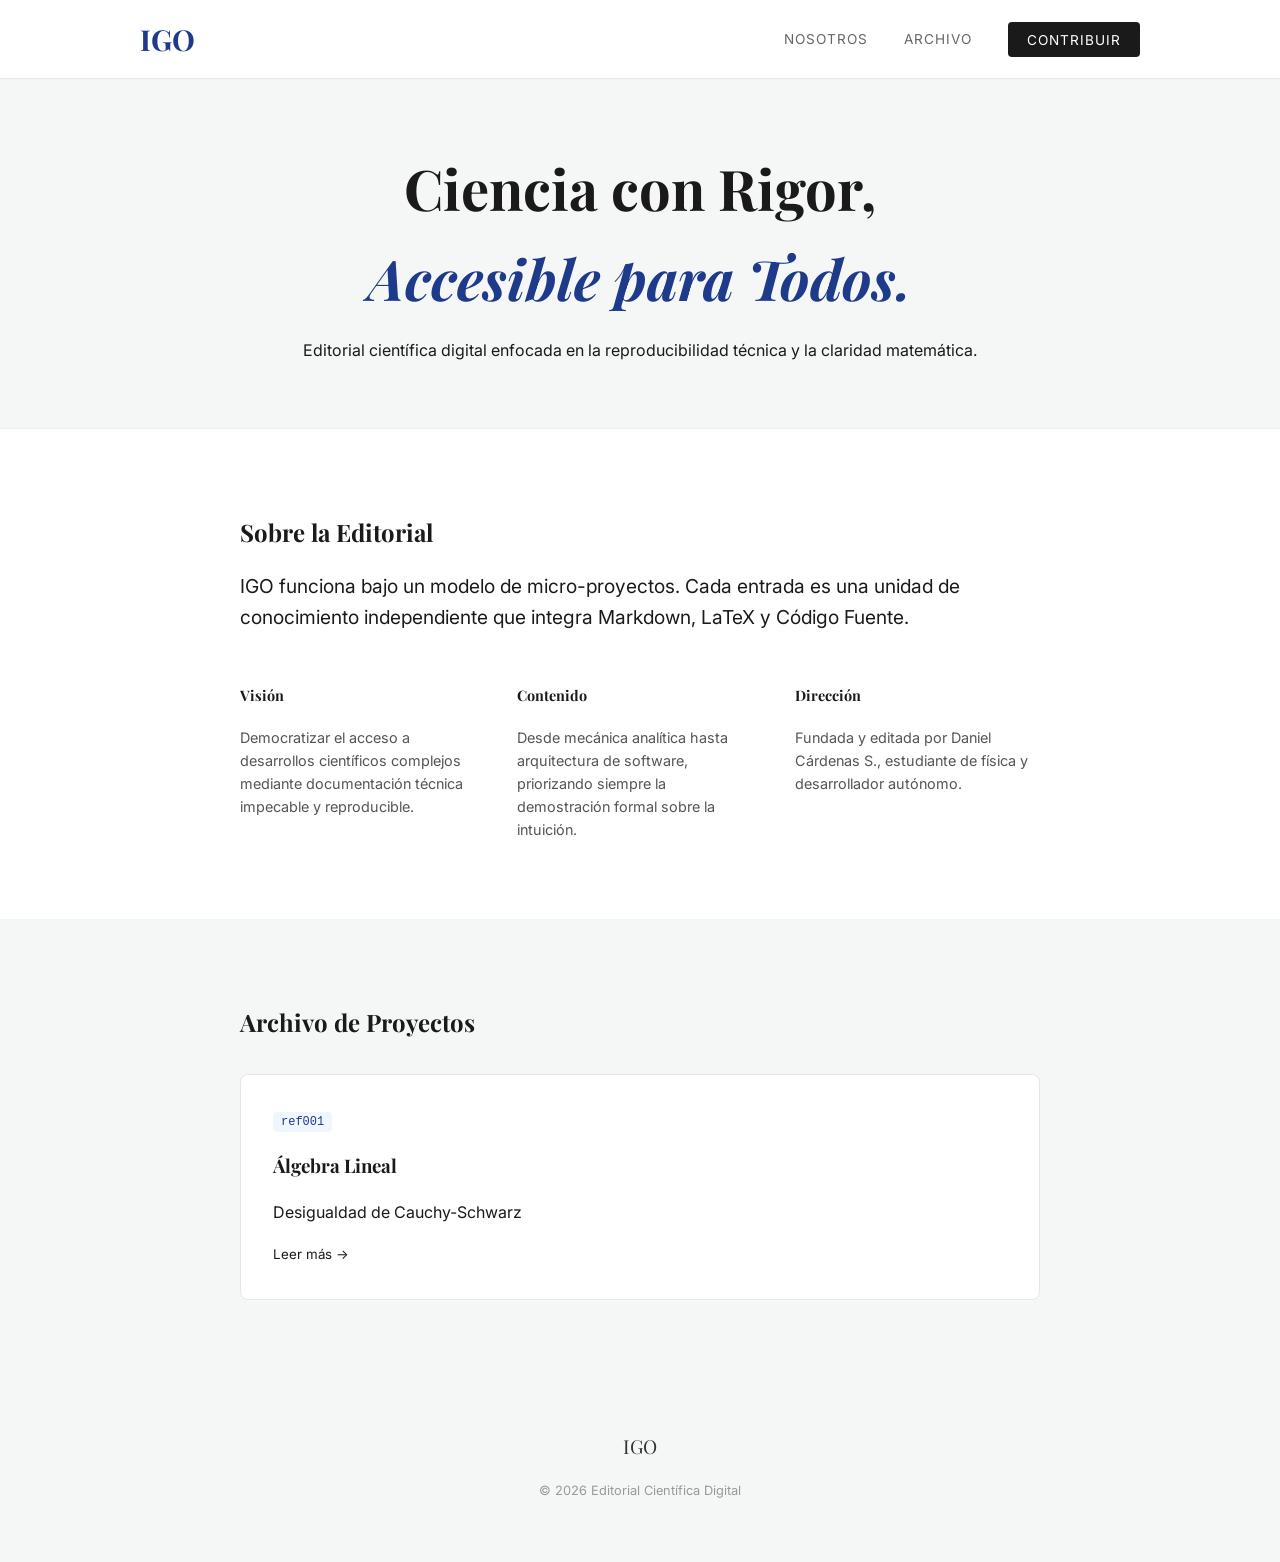
==== index.html @ db2b81be "Initial commit: Estructura base de IGO" ====
<!DOCTYPE html>
<html lang="es">
<head>
    <meta charset="UTF-8">
    <meta name="viewport" content="width=device-width, initial-scale=1.0">
    <title>IGO | Editorial Científica Digital</title>
    
    <link href="https://fonts.googleapis.com/css2?family=Inter:wght@300;400;600&family=Playfair+Display:ital,wght@0,700;1,700&display=swap" rel="stylesheet">
    
    <link rel="stylesheet" href="assets/css/style.css">
</head>
<body>

    <nav>
        <div class="nav-container">
            <a href="index.html" class="logo serif">IGO</a>
            <div class="nav-links">
                <a href="#about">Nosotros</a>
                <a href="#proyectos">Archivo</a>
                <a href="assets/contributions.html" class="btn-contribute">Contribuir</a>
            </div>
        </div>
    </nav>

    <header>
        <h1 class="serif">Ciencia con Rigor, <br><span class="italic-blue">Accesible para Todos.</span></h1>
        <p>Editorial científica digital enfocada en la reproducibilidad técnica y la claridad matemática.</p>
    </header>

    <section id="about" style="background: white; border-top: 1px solid #eee;">
    <div class="container-slim">
        <h2 class="serif">Sobre la Editorial</h2>
        <p style="font-size: 1.2rem; margin-bottom: 2rem;">
            IGO funciona bajo un modelo de micro-proyectos. Cada entrada es una unidad de conocimiento independiente que integra Markdown, LaTeX y Código Fuente.
        </p>
        
        <div style="display: grid; grid-template-columns: repeat(auto-fit, minmax(200px, 1fr)); gap: 2rem; font-size: 0.9rem; color: #555;">
            <div>
                <h4 class="serif" style="color: #1a1a1a;">Visión</h4>
                <p>Democratizar el acceso a desarrollos científicos complejos mediante documentación técnica impecable y reproducible.</p>
            </div>
            <div>
                <h4 class="serif" style="color: #1a1a1a;">Contenido</h4>
                <p>Desde mecánica analítica hasta arquitectura de software, priorizando siempre la demostración formal sobre la intuición.</p>
            </div>
            <div>
                <h4 class="serif" style="color: #1a1a1a;">Dirección</h4>
                <p>Fundada y editada por Daniel Cárdenas S., estudiante de física y desarrollador autónomo.</p>
            </div>
        </div>
    </div>
    </section>

    <section id="proyectos" class="container-slim">
        <h2 class="serif">Archivo de Proyectos</h2>
        <div class="projects-grid">
            
            <a href="proyects/ref001/main.html" class="project-card">
                <span class="ref-tag">ref001</span>
                <h3 class="serif">Álgebra Lineal</h3>
                <p>Desigualdad de Cauchy-Schwarz</p>
                <small>Leer más →</small>
            </a>
        </div>
    </section>

    <footer style="text-align: center; padding: 3rem; color: #999; font-size: 0.8rem;">
        <p class="serif" style="color: #333; font-size: 1.2rem;">IGO</p>
        <p>© 2026 Editorial Científica Digital</p>
    </footer>

</body>
</html>
---- assets/css/style.css ----
/* Variables Globales de Marca IGO */
:root {
    --primary-blue: #1e3a8a;
    --accent-green: #27ae60;
    --text-main: #1a1a1a;
    --text-muted: #666666;
    --bg-light: #f4f7f6;
    --white: #ffffff;
    --border-color: #e5e7eb;
}

/* Tipografía */
body {
    font-family: 'Inter', -apple-system, sans-serif;
    background-color: var(--bg-light);
    color: var(--text-main);
    margin: 0;
    line-height: 1.6;
}

.serif {
    font-family: 'Playfair Display', serif;
}

/* Navegación */
nav {
    background: var(--white);
    border-bottom: 1px solid var(--border-color);
    padding: 1rem 2rem;
    position: sticky;
    top: 0;
    z-index: 100;
}

.nav-container {
    max-width: 1000px;
    margin: 0 auto;
    display: flex;
    justify-content: space-between;
    align-items: center;
}

.logo {
    font-size: 1.8rem;
    font-weight: bold;
    color: var(--primary-blue);
    text-decoration: none;
}

.nav-links a {
    text-decoration: none;
    color: var(--text-muted);
    font-size: 0.85rem;
    text-transform: uppercase;
    letter-spacing: 1px;
    margin-left: 2rem;
    transition: color 0.3s;
}

.btn-contribute {
    background: var(--text-main);
    color: var(--white) !important;
    padding: 0.6rem 1.2rem;
    border-radius: 4px;
}

/* Hero Section */
header {
    max-width: 800px;
    margin: 4rem auto;
    text-align: center;
    padding: 0 1rem;
}

h1 {
    font-size: 3.5rem;
    margin-bottom: 1rem;
}

.italic-blue {
    color: var(--primary-blue);
    font-style: italic;
}

/* Secciones de Contenido */
section {
    padding: 4rem 2rem;
}

.container-slim {
    max-width: 800px;
    margin: 0 auto;
}

/* Grid de Proyectos */
.projects-grid {
    display: grid;
    grid-template-columns: repeat(auto-fit, minmax(350px, 1fr));
    gap: 1.5rem;
    margin-top: 2rem;
}

.project-card {
    background: var(--white);
    border: 1px solid var(--border-color);
    padding: 2rem;
    border-radius: 8px;
    text-decoration: none;
    color: inherit;
    transition: transform 0.3s, box-shadow 0.3s;
}

.project-card:hover {
    transform: translateY(-5px);
    box-shadow: 0 10px 20px rgba(0,0,0,0.05);
}

.ref-tag {
    font-family: monospace;
    background: #eff6ff;
    color: var(--primary-blue);
    padding: 0.2rem 0.5rem;
    font-size: 0.75rem;
    border-radius: 4px;
}
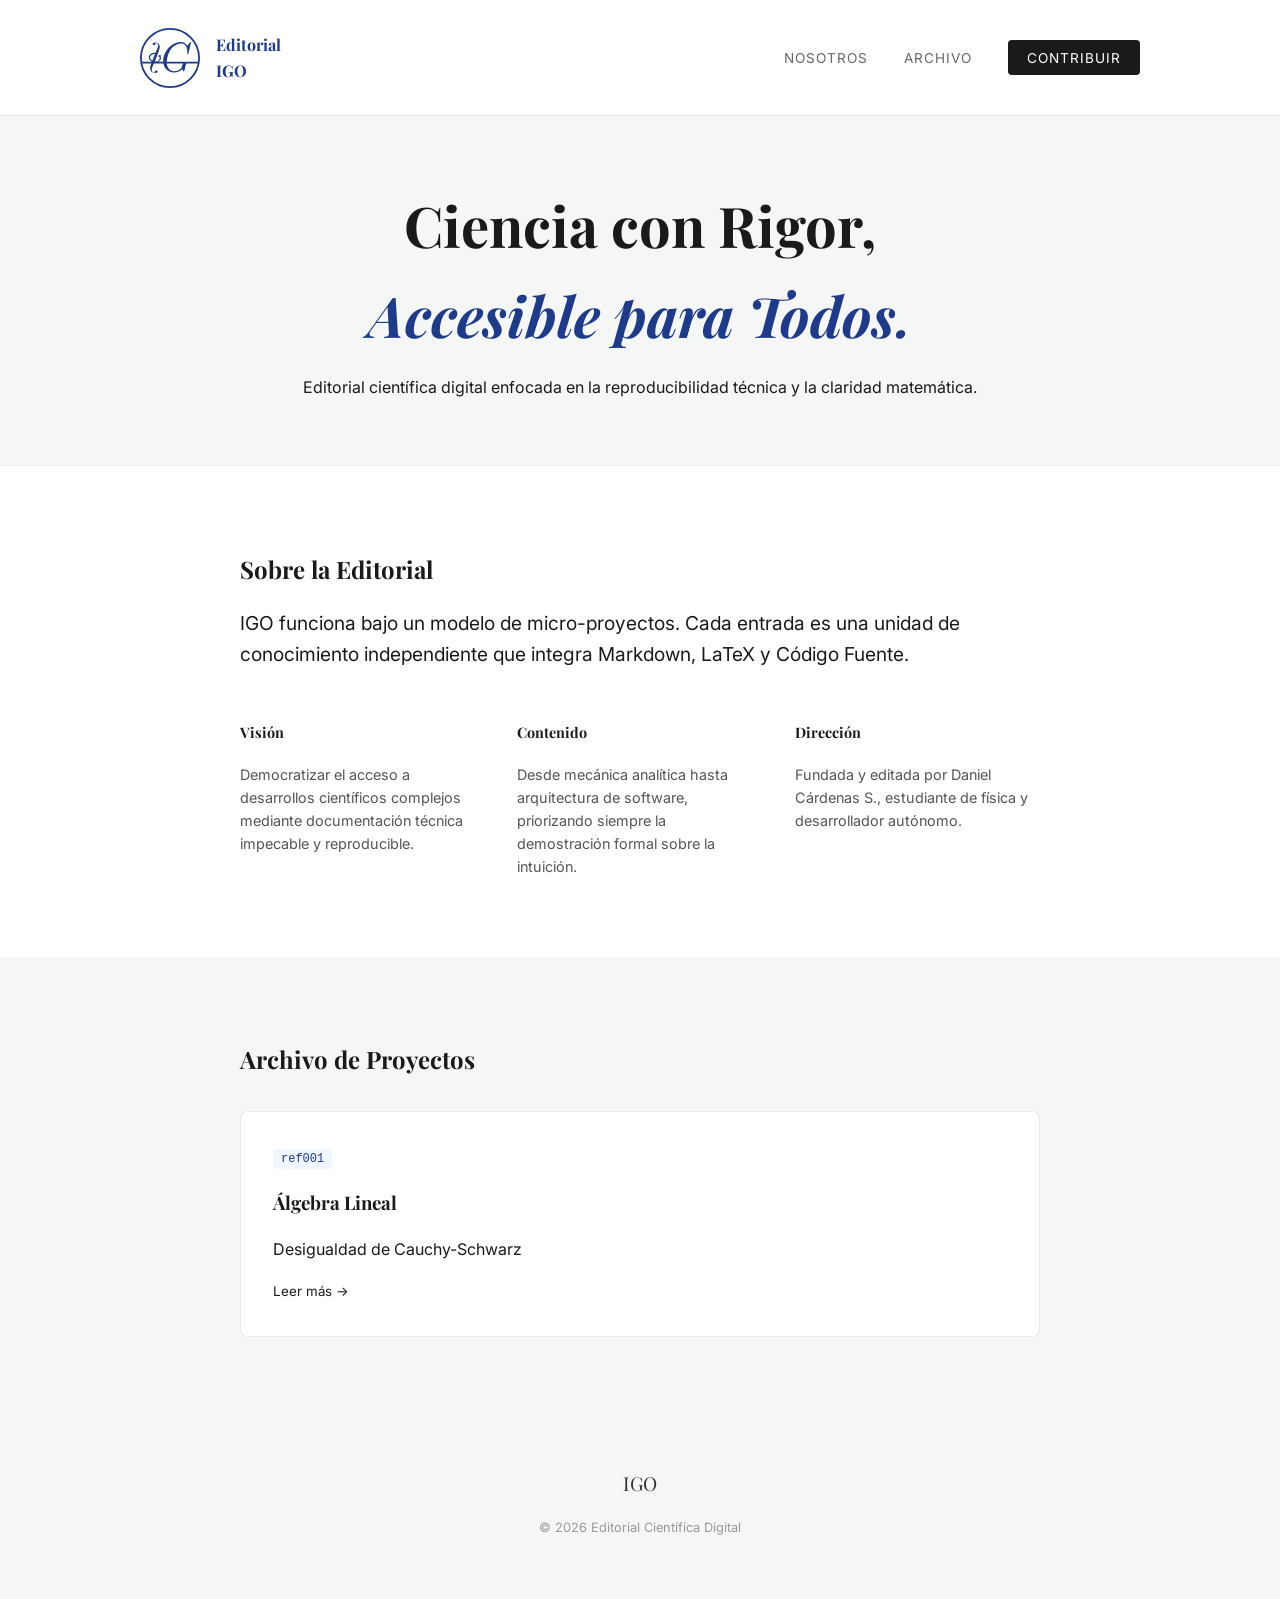
==== commit 6b457dfa: "Logo añadido" ====
--- a/index.html
+++ b/index.html
@@ -2,18 +2,33 @@
 <html lang="es">
 <head>
     <meta charset="UTF-8">
+    <title>IGO | Editorial Científica Digital</title>
+
     <meta name="viewport" content="width=device-width, initial-scale=1.0">
-    <title>IGO | Editorial Científica Digital</title>
+    <meta name="description" content="Editorial Científica IGO: Micro-proyectos de Física, Matemáticas puras y Computación con rigor académico.">
+    <meta name="keywords" content="Física, Matemáticas, LaTeX, IGO, Daniel Cárdenas, Ciencia, Open Source">
+    <meta name="author" content="Daniel Cárdenas Salazar">
+
+    <meta property="og:title" content="IGO | Editorial Científica Digital">
+    <meta property="og:description" content="Unidades de conocimiento independiente: Markdown, LaTeX y Código Fuente.">
+    <meta property="og:url" content="https://dani07-byte.github.io/igo/">
+    <meta property="og:type" content="website">
     
     <link href="https://fonts.googleapis.com/css2?family=Inter:wght@300;400;600&family=Playfair+Display:ital,wght@0,700;1,700&display=swap" rel="stylesheet">
     
     <link rel="stylesheet" href="assets/css/style.css">
+    <link rel="icon" type="image/svg+xml" href="assets/img/favicon.svg">
 </head>
 <body>
 
     <nav>
         <div class="nav-container">
-            <a href="index.html" class="logo serif">IGO</a>
+            <!--Logo principal de IGO-->
+            <a href="index.html" class="logo-container">
+                <img src="assets/img/logo-igo.svg" alt="Logo Editorial IGO" class="main-logo">
+                <p class="text-logo serif">Editorial IGO</p>
+            </a>
+
             <div class="nav-links">
                 <a href="#about">Nosotros</a>
                 <a href="#proyectos">Archivo</a>
--- a/assets/css/style.css
+++ b/assets/css/style.css
@@ -40,11 +40,27 @@
     align-items: center;
 }
 
-.logo {
-    font-size: 1.8rem;
+.logo-container{
+    text-decoration: none;
+    display: flex;
+    align-items: center;
+    gap: 1rem;
+}
+
+.logo-container:hover {
+    transform: scale(0.95);
+}
+
+.main-logo {
+    max-height: 60px;
+}
+
+.text-logo {
+    max-width: 70px;
+    font-size: 1rem;
     font-weight: bold;
     color: var(--primary-blue);
-    text-decoration: none;
+    text-decoration: none; 
 }
 
 .nav-links a {
